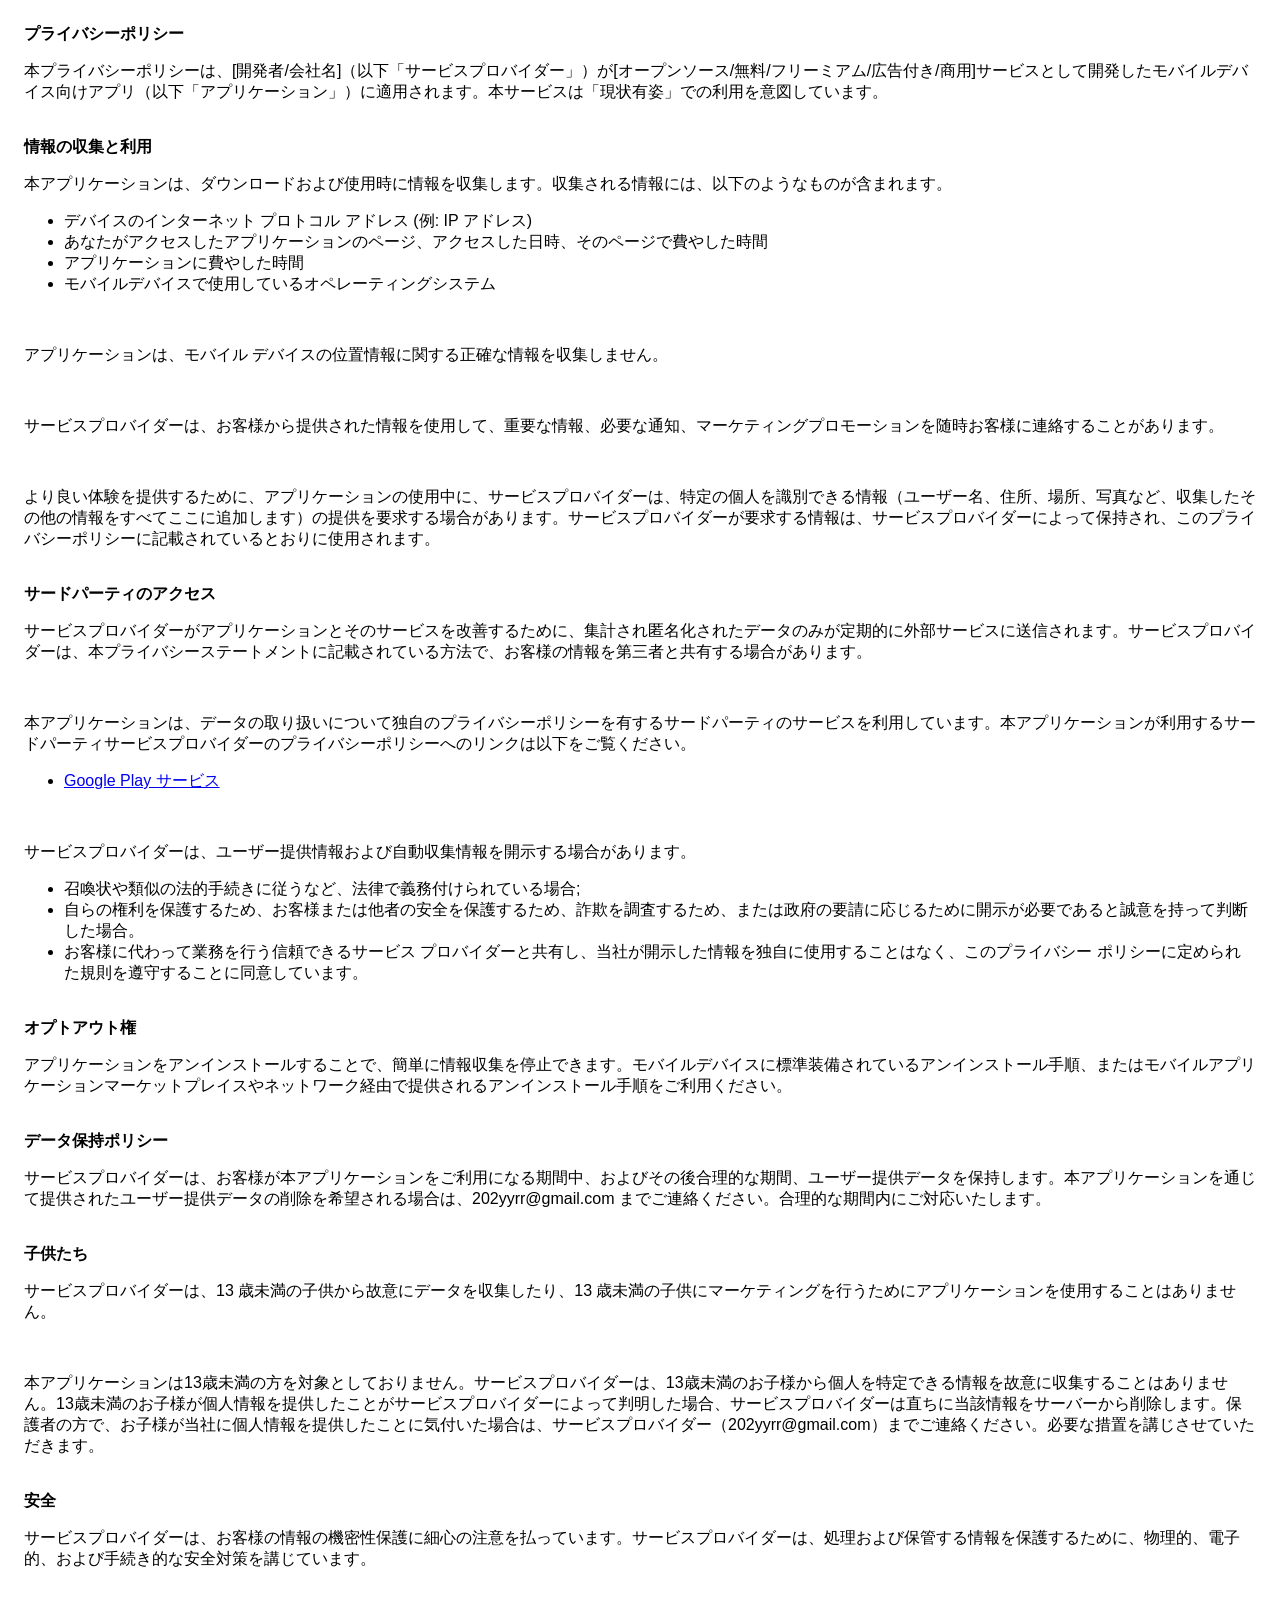
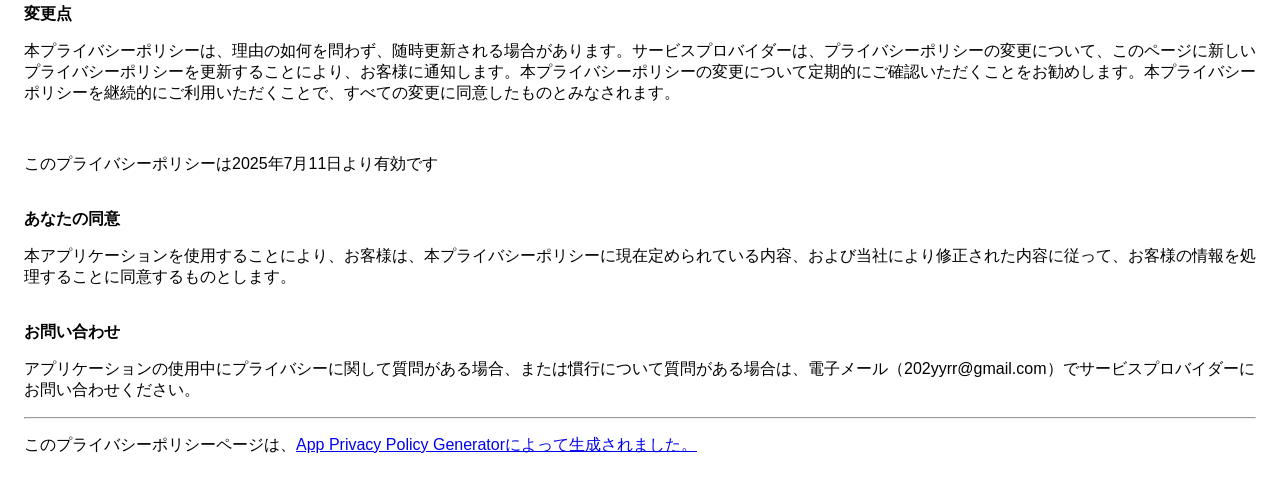
==== index.html @ b16e25ae "Rename privacyPoricy.html to index.html" ====
<!DOCTYPE html>
    <html>
    <head>
      <meta charset='utf-8'>
      <meta name='viewport' content='width=device-width'>
      <title><font style="vertical-align: inherit;"><font style="vertical-align: inherit;">プライバシーポリシー</font></font></title>
      <style> body { font-family: 'Helvetica Neue', Helvetica, Arial, sans-serif; padding:1em; } </style>
    </head>
    <body>
    <strong><font style="vertical-align: inherit;"><font style="vertical-align: inherit;">プライバシーポリシー</font></font></strong><p><font style="vertical-align: inherit;"><font style="vertical-align: inherit;">本プライバシーポリシーは、[開発者/会社名]（以下「サービスプロバイダー」）が[オープンソース/無料/フリーミアム/広告付き/商用]サービスとして開発したモバイルデバイス向けアプリ（以下「アプリケーション」）に適用されます。本サービスは「現状有姿」での利用を意図しています。</font></font></p><br><strong><font style="vertical-align: inherit;"><font style="vertical-align: inherit;">情報の収集と利用</font></font></strong><p><font style="vertical-align: inherit;"><font style="vertical-align: inherit;">本アプリケーションは、ダウンロードおよび使用時に情報を収集します。収集される情報には、以下のようなものが含まれます。</font></font></p><ul><li><font style="vertical-align: inherit;"><font style="vertical-align: inherit;">デバイスのインターネット プロトコル アドレス (例: IP アドレス)</font></font></li><li><font style="vertical-align: inherit;"><font style="vertical-align: inherit;">あなたがアクセスしたアプリケーションのページ、アクセスした日時、そのページで費やした時間</font></font></li><li><font style="vertical-align: inherit;"><font style="vertical-align: inherit;">アプリケーションに費やした時間</font></font></li><li><font style="vertical-align: inherit;"><font style="vertical-align: inherit;">モバイルデバイスで使用しているオペレーティングシステム</font></font></li></ul><p></p><br><p style=""><font style="vertical-align: inherit;"><font style="vertical-align: inherit;">アプリケーションは、モバイル デバイスの位置情報に関する正確な情報を収集しません。</font></font></p><div style="display: none;"><p><font style="vertical-align: inherit;"><font style="vertical-align: inherit;">アプリケーションはデバイスの位置情報を収集します。これにより、サービスプロバイダーはユーザーのおおよその地理的位置を特定し、以下の方法で利用することができます。</font></font></p><ul><li><font style="vertical-align: inherit;"><font style="vertical-align: inherit;">位置情報サービス: サービス プロバイダーは位置データを活用して、パーソナライズされたコンテンツ、関連性の高い推奨事項、位置情報ベースのサービスなどの機能を提供します。</font></font></li><li><font style="vertical-align: inherit;"><font style="vertical-align: inherit;">分析と改善: 集約され匿名化された位置データは、サービス プロバイダーがユーザーの行動を分析し、傾向を特定し、アプリケーションの全体的なパフォーマンスと機能を向上させるのに役立ちます。</font></font></li><li><font style="vertical-align: inherit;"><font style="vertical-align: inherit;">サードパーティのサービス：サービスプロバイダーは、匿名化された位置情報データを定期的に外部サービスに送信する場合があります。これらのサービスは、アプリケーションの機能強化とサービスの最適化に役立ちます。</font></font></li></ul></div><br><p><font style="vertical-align: inherit;"><font style="vertical-align: inherit;">サービスプロバイダーは、お客様から提供された情報を使用して、重要な情報、必要な通知、マーケティングプロモーションを随時お客様に連絡することがあります。</font></font></p><br><p><font style="vertical-align: inherit;"><font style="vertical-align: inherit;">より良い体験を提供するために、アプリケーションの使用中に、サービスプロバイダーは、特定の個人を識別できる情報（ユーザー名、住所、場所、写真など、収集したその他の情報をすべてここに追加します）の提供を要求する場合があります。サービスプロバイダーが要求する情報は、サービスプロバイダーによって保持され、このプライバシーポリシーに記載されているとおりに使用されます。</font></font></p><br><strong><font style="vertical-align: inherit;"><font style="vertical-align: inherit;">サードパーティのアクセス</font></font></strong><p><font style="vertical-align: inherit;"><font style="vertical-align: inherit;">サービスプロバイダーがアプリケーションとそのサービスを改善するために、集計され匿名化されたデータのみが定期的に外部サービスに送信されます。サービスプロバイダーは、本プライバシーステートメントに記載されている方法で、お客様の情報を第三者と共有する場合があります。</font></font></p><div><br><p><font style="vertical-align: inherit;"><font style="vertical-align: inherit;">本アプリケーションは、データの取り扱いについて独自のプライバシーポリシーを有するサードパーティのサービスを利用しています。本アプリケーションが利用するサードパーティサービスプロバイダーのプライバシーポリシーへのリンクは以下をご覧ください。</font></font></p><ul><li><a href="https://www.google.com/policies/privacy/" target="_blank" rel="noopener noreferrer"><font style="vertical-align: inherit;"><font style="vertical-align: inherit;">Google Play サービス</font></font></a></li><!----><!----><!----><!----><!----><!----><!----><!----><!----><!----><!----><!----><!----><!----><!----><!----><!----><!----><!----><!----><!----><!----><!----><!----><!----><!----><!----><!----><!----><!----><!----></ul></div><br><p><font style="vertical-align: inherit;"><font style="vertical-align: inherit;">サービスプロバイダーは、ユーザー提供情報および自動収集情報を開示する場合があります。</font></font></p><ul><li><font style="vertical-align: inherit;"><font style="vertical-align: inherit;">召喚状や類似の法的手続きに従うなど、法律で義務付けられている場合;</font></font></li><li><font style="vertical-align: inherit;"><font style="vertical-align: inherit;">自らの権利を保護するため、お客様または他者の安全を保護するため、詐欺を調査するため、または政府の要請に応じるために開示が必要であると誠意を持って判断した場合。</font></font></li><li><font style="vertical-align: inherit;"><font style="vertical-align: inherit;">お客様に代わって業務を行う信頼できるサービス プロバイダーと共有し、当社が開示した情報を独自に使用することはなく、このプライバシー ポリシーに定められた規則を遵守することに同意しています。</font></font></li></ul><p></p><br><strong><font style="vertical-align: inherit;"><font style="vertical-align: inherit;">オプトアウト権</font></font></strong><p><font style="vertical-align: inherit;"><font style="vertical-align: inherit;">アプリケーションをアンインストールすることで、簡単に情報収集を停止できます。モバイルデバイスに標準装備されているアンインストール手順、またはモバイルアプリケーションマーケットプレイスやネットワーク経由で提供されるアンインストール手順をご利用ください。</font></font></p><br><strong><font style="vertical-align: inherit;"><font style="vertical-align: inherit;">データ保持ポリシー</font></font></strong><p><font style="vertical-align: inherit;"><font style="vertical-align: inherit;">サービスプロバイダーは、お客様が本アプリケーションをご利用になる期間中、およびその後合理的な期間、ユーザー提供データを保持します。本アプリケーションを通じて提供されたユーザー提供データの削除を希望される場合は、202yyrr@gmail.com までご連絡ください。合理的な期間内にご対応いたします。</font></font></p><br><strong><font style="vertical-align: inherit;"><font style="vertical-align: inherit;">子供たち</font></font></strong><p><font style="vertical-align: inherit;"><font style="vertical-align: inherit;">サービスプロバイダーは、13 歳未満の子供から故意にデータを収集したり、13 歳未満の子供にマーケティングを行うためにアプリケーションを使用することはありません。</font></font></p><div><br><p><font style="vertical-align: inherit;"><font style="vertical-align: inherit;">本アプリケーションは13歳未満の方を対象としておりません。サービスプロバイダーは、13歳未満のお子様から個人を特定できる情報を故意に収集することはありません。13歳未満のお子様が個人情報を提供したことがサービスプロバイダーによって判明した場合、サービスプロバイダーは直ちに当該情報をサーバーから削除します。保護者の方で、お子様が当社に個人情報を提供したことに気付いた場合は、サービスプロバイダー（202yyrr@gmail.com）までご連絡ください。必要な措置を講じさせていただきます。</font></font></p></div><!----><br><strong><font style="vertical-align: inherit;"><font style="vertical-align: inherit;">安全</font></font></strong><p><font style="vertical-align: inherit;"><font style="vertical-align: inherit;">サービスプロバイダーは、お客様の情報の機密性保護に細心の注意を払っています。サービスプロバイダーは、処理および保管する情報を保護するために、物理的、電子的、および手続き的な安全対策を講じています。</font></font></p><br><strong><font style="vertical-align: inherit;"><font style="vertical-align: inherit;">変更点</font></font></strong><p><font style="vertical-align: inherit;"><font style="vertical-align: inherit;">本プライバシーポリシーは、理由の如何を問わず、随時更新される場合があります。サービスプロバイダーは、プライバシーポリシーの変更について、このページに新しいプライバシーポリシーを更新することにより、お客様に通知します。本プライバシーポリシーの変更について定期的にご確認いただくことをお勧めします。本プライバシーポリシーを継続的にご利用いただくことで、すべての変更に同意したものとみなされます。</font></font></p><br><p><font style="vertical-align: inherit;"><font style="vertical-align: inherit;">このプライバシーポリシーは2025年7月11日より有効です</font></font></p><br><strong><font style="vertical-align: inherit;"><font style="vertical-align: inherit;">あなたの同意</font></font></strong><p><font style="vertical-align: inherit;"><font style="vertical-align: inherit;">本アプリケーションを使用することにより、お客様は、本プライバシーポリシーに現在定められている内容、および当社により修正された内容に従って、お客様の情報を処理することに同意するものとします。</font></font></p><br><strong><font style="vertical-align: inherit;"><font style="vertical-align: inherit;">お問い合わせ</font></font></strong><p><font style="vertical-align: inherit;"><font style="vertical-align: inherit;">アプリケーションの使用中にプライバシーに関して質問がある場合、または慣行について質問がある場合は、電子メール（202yyrr@gmail.com）でサービスプロバイダーにお問い合わせください。</font></font></p><hr><p><font style="vertical-align: inherit;"><font style="vertical-align: inherit;">このプライバシーポリシーページは、</font></font><a href="https://app-privacy-policy-generator.nisrulz.com/" target="_blank" rel="noopener noreferrer"><font style="vertical-align: inherit;"><font style="vertical-align: inherit;">App Privacy Policy Generatorによって生成されました。</font></font></a></p>
    </body>
    </html>
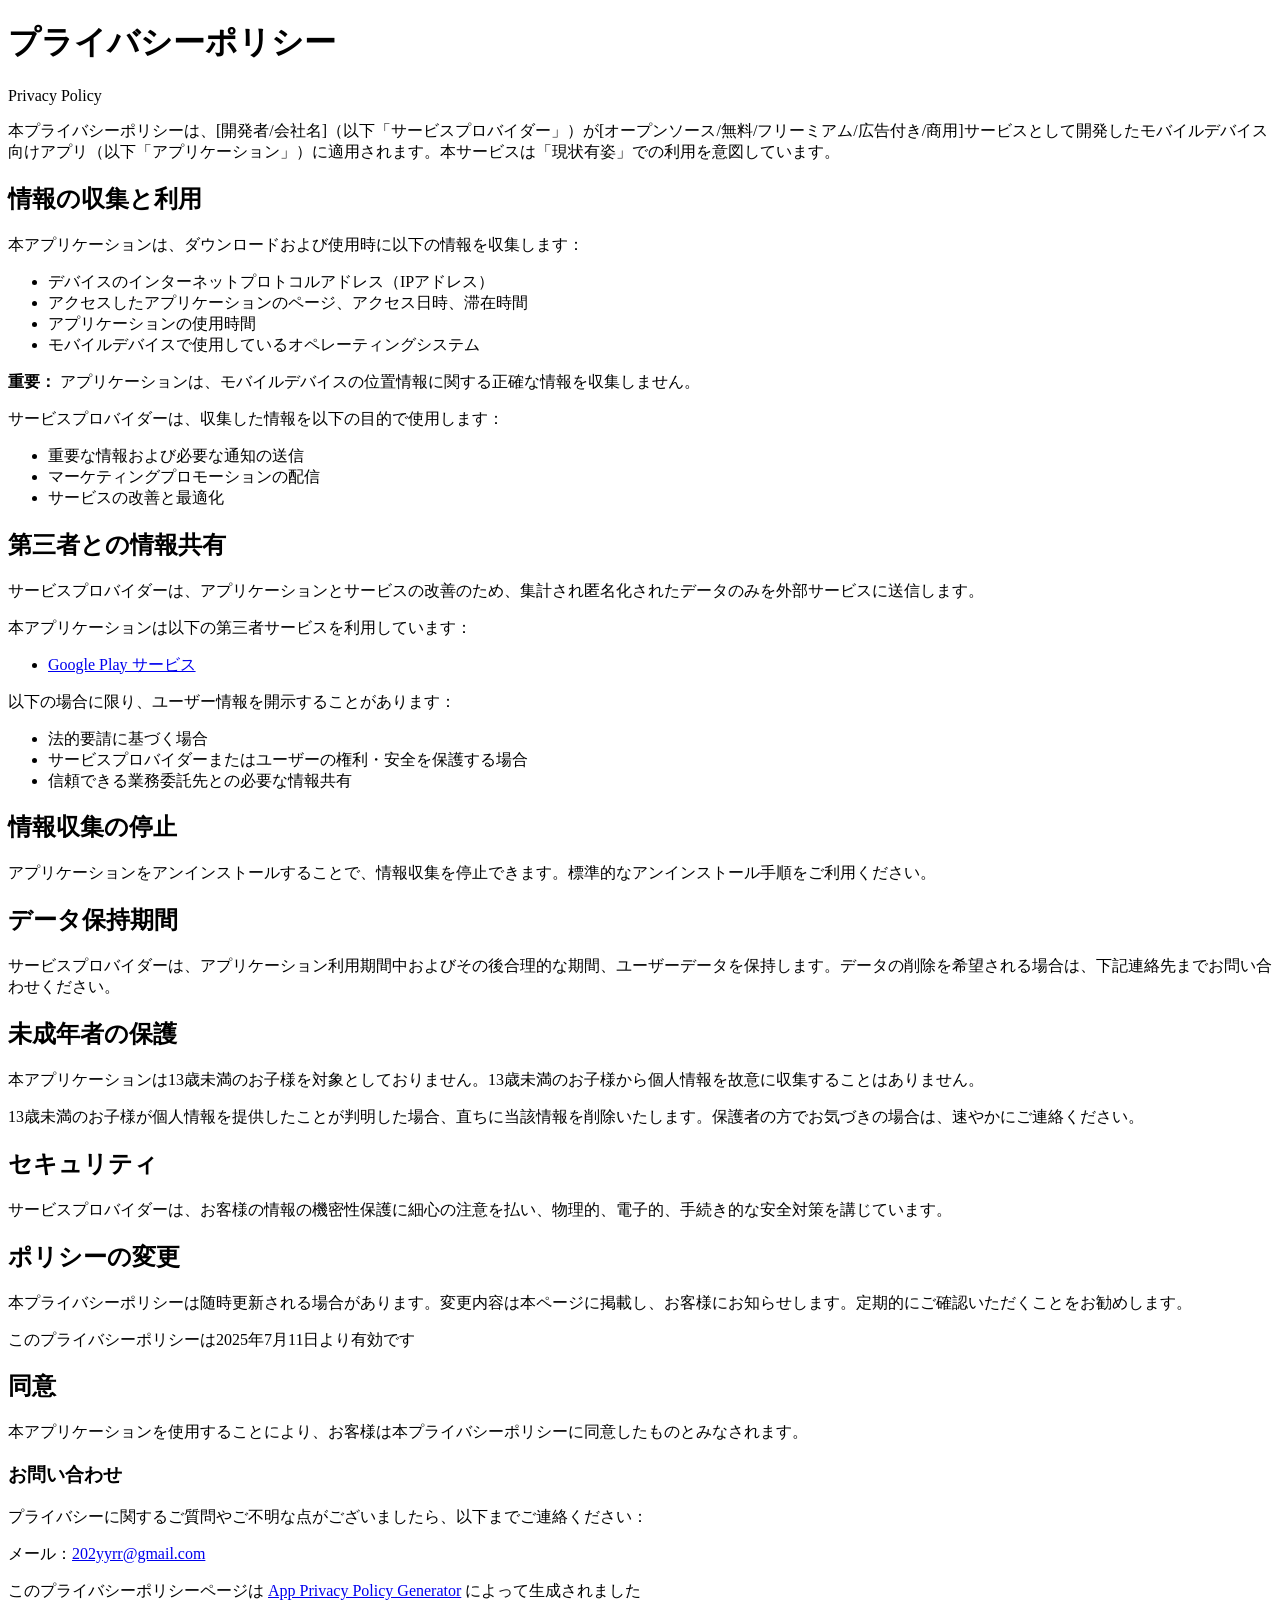
==== commit 795081c3: "Update index.html" ====
--- a/index.html
+++ b/index.html
@@ -1,12 +1,105 @@
 <!DOCTYPE html>
-    <html>
-    <head>
-      <meta charset='utf-8'>
-      <meta name='viewport' content='width=device-width'>
-      <title><font style="vertical-align: inherit;"><font style="vertical-align: inherit;">プライバシーポリシー</font></font></title>
-      <style> body { font-family: 'Helvetica Neue', Helvetica, Arial, sans-serif; padding:1em; } </style>
-    </head>
-    <body>
-    <strong><font style="vertical-align: inherit;"><font style="vertical-align: inherit;">プライバシーポリシー</font></font></strong><p><font style="vertical-align: inherit;"><font style="vertical-align: inherit;">本プライバシーポリシーは、[開発者/会社名]（以下「サービスプロバイダー」）が[オープンソース/無料/フリーミアム/広告付き/商用]サービスとして開発したモバイルデバイス向けアプリ（以下「アプリケーション」）に適用されます。本サービスは「現状有姿」での利用を意図しています。</font></font></p><br><strong><font style="vertical-align: inherit;"><font style="vertical-align: inherit;">情報の収集と利用</font></font></strong><p><font style="vertical-align: inherit;"><font style="vertical-align: inherit;">本アプリケーションは、ダウンロードおよび使用時に情報を収集します。収集される情報には、以下のようなものが含まれます。</font></font></p><ul><li><font style="vertical-align: inherit;"><font style="vertical-align: inherit;">デバイスのインターネット プロトコル アドレス (例: IP アドレス)</font></font></li><li><font style="vertical-align: inherit;"><font style="vertical-align: inherit;">あなたがアクセスしたアプリケーションのページ、アクセスした日時、そのページで費やした時間</font></font></li><li><font style="vertical-align: inherit;"><font style="vertical-align: inherit;">アプリケーションに費やした時間</font></font></li><li><font style="vertical-align: inherit;"><font style="vertical-align: inherit;">モバイルデバイスで使用しているオペレーティングシステム</font></font></li></ul><p></p><br><p style=""><font style="vertical-align: inherit;"><font style="vertical-align: inherit;">アプリケーションは、モバイル デバイスの位置情報に関する正確な情報を収集しません。</font></font></p><div style="display: none;"><p><font style="vertical-align: inherit;"><font style="vertical-align: inherit;">アプリケーションはデバイスの位置情報を収集します。これにより、サービスプロバイダーはユーザーのおおよその地理的位置を特定し、以下の方法で利用することができます。</font></font></p><ul><li><font style="vertical-align: inherit;"><font style="vertical-align: inherit;">位置情報サービス: サービス プロバイダーは位置データを活用して、パーソナライズされたコンテンツ、関連性の高い推奨事項、位置情報ベースのサービスなどの機能を提供します。</font></font></li><li><font style="vertical-align: inherit;"><font style="vertical-align: inherit;">分析と改善: 集約され匿名化された位置データは、サービス プロバイダーがユーザーの行動を分析し、傾向を特定し、アプリケーションの全体的なパフォーマンスと機能を向上させるのに役立ちます。</font></font></li><li><font style="vertical-align: inherit;"><font style="vertical-align: inherit;">サードパーティのサービス：サービスプロバイダーは、匿名化された位置情報データを定期的に外部サービスに送信する場合があります。これらのサービスは、アプリケーションの機能強化とサービスの最適化に役立ちます。</font></font></li></ul></div><br><p><font style="vertical-align: inherit;"><font style="vertical-align: inherit;">サービスプロバイダーは、お客様から提供された情報を使用して、重要な情報、必要な通知、マーケティングプロモーションを随時お客様に連絡することがあります。</font></font></p><br><p><font style="vertical-align: inherit;"><font style="vertical-align: inherit;">より良い体験を提供するために、アプリケーションの使用中に、サービスプロバイダーは、特定の個人を識別できる情報（ユーザー名、住所、場所、写真など、収集したその他の情報をすべてここに追加します）の提供を要求する場合があります。サービスプロバイダーが要求する情報は、サービスプロバイダーによって保持され、このプライバシーポリシーに記載されているとおりに使用されます。</font></font></p><br><strong><font style="vertical-align: inherit;"><font style="vertical-align: inherit;">サードパーティのアクセス</font></font></strong><p><font style="vertical-align: inherit;"><font style="vertical-align: inherit;">サービスプロバイダーがアプリケーションとそのサービスを改善するために、集計され匿名化されたデータのみが定期的に外部サービスに送信されます。サービスプロバイダーは、本プライバシーステートメントに記載されている方法で、お客様の情報を第三者と共有する場合があります。</font></font></p><div><br><p><font style="vertical-align: inherit;"><font style="vertical-align: inherit;">本アプリケーションは、データの取り扱いについて独自のプライバシーポリシーを有するサードパーティのサービスを利用しています。本アプリケーションが利用するサードパーティサービスプロバイダーのプライバシーポリシーへのリンクは以下をご覧ください。</font></font></p><ul><li><a href="https://www.google.com/policies/privacy/" target="_blank" rel="noopener noreferrer"><font style="vertical-align: inherit;"><font style="vertical-align: inherit;">Google Play サービス</font></font></a></li><!----><!----><!----><!----><!----><!----><!----><!----><!----><!----><!----><!----><!----><!----><!----><!----><!----><!----><!----><!----><!----><!----><!----><!----><!----><!----><!----><!----><!----><!----><!----></ul></div><br><p><font style="vertical-align: inherit;"><font style="vertical-align: inherit;">サービスプロバイダーは、ユーザー提供情報および自動収集情報を開示する場合があります。</font></font></p><ul><li><font style="vertical-align: inherit;"><font style="vertical-align: inherit;">召喚状や類似の法的手続きに従うなど、法律で義務付けられている場合;</font></font></li><li><font style="vertical-align: inherit;"><font style="vertical-align: inherit;">自らの権利を保護するため、お客様または他者の安全を保護するため、詐欺を調査するため、または政府の要請に応じるために開示が必要であると誠意を持って判断した場合。</font></font></li><li><font style="vertical-align: inherit;"><font style="vertical-align: inherit;">お客様に代わって業務を行う信頼できるサービス プロバイダーと共有し、当社が開示した情報を独自に使用することはなく、このプライバシー ポリシーに定められた規則を遵守することに同意しています。</font></font></li></ul><p></p><br><strong><font style="vertical-align: inherit;"><font style="vertical-align: inherit;">オプトアウト権</font></font></strong><p><font style="vertical-align: inherit;"><font style="vertical-align: inherit;">アプリケーションをアンインストールすることで、簡単に情報収集を停止できます。モバイルデバイスに標準装備されているアンインストール手順、またはモバイルアプリケーションマーケットプレイスやネットワーク経由で提供されるアンインストール手順をご利用ください。</font></font></p><br><strong><font style="vertical-align: inherit;"><font style="vertical-align: inherit;">データ保持ポリシー</font></font></strong><p><font style="vertical-align: inherit;"><font style="vertical-align: inherit;">サービスプロバイダーは、お客様が本アプリケーションをご利用になる期間中、およびその後合理的な期間、ユーザー提供データを保持します。本アプリケーションを通じて提供されたユーザー提供データの削除を希望される場合は、202yyrr@gmail.com までご連絡ください。合理的な期間内にご対応いたします。</font></font></p><br><strong><font style="vertical-align: inherit;"><font style="vertical-align: inherit;">子供たち</font></font></strong><p><font style="vertical-align: inherit;"><font style="vertical-align: inherit;">サービスプロバイダーは、13 歳未満の子供から故意にデータを収集したり、13 歳未満の子供にマーケティングを行うためにアプリケーションを使用することはありません。</font></font></p><div><br><p><font style="vertical-align: inherit;"><font style="vertical-align: inherit;">本アプリケーションは13歳未満の方を対象としておりません。サービスプロバイダーは、13歳未満のお子様から個人を特定できる情報を故意に収集することはありません。13歳未満のお子様が個人情報を提供したことがサービスプロバイダーによって判明した場合、サービスプロバイダーは直ちに当該情報をサーバーから削除します。保護者の方で、お子様が当社に個人情報を提供したことに気付いた場合は、サービスプロバイダー（202yyrr@gmail.com）までご連絡ください。必要な措置を講じさせていただきます。</font></font></p></div><!----><br><strong><font style="vertical-align: inherit;"><font style="vertical-align: inherit;">安全</font></font></strong><p><font style="vertical-align: inherit;"><font style="vertical-align: inherit;">サービスプロバイダーは、お客様の情報の機密性保護に細心の注意を払っています。サービスプロバイダーは、処理および保管する情報を保護するために、物理的、電子的、および手続き的な安全対策を講じています。</font></font></p><br><strong><font style="vertical-align: inherit;"><font style="vertical-align: inherit;">変更点</font></font></strong><p><font style="vertical-align: inherit;"><font style="vertical-align: inherit;">本プライバシーポリシーは、理由の如何を問わず、随時更新される場合があります。サービスプロバイダーは、プライバシーポリシーの変更について、このページに新しいプライバシーポリシーを更新することにより、お客様に通知します。本プライバシーポリシーの変更について定期的にご確認いただくことをお勧めします。本プライバシーポリシーを継続的にご利用いただくことで、すべての変更に同意したものとみなされます。</font></font></p><br><p><font style="vertical-align: inherit;"><font style="vertical-align: inherit;">このプライバシーポリシーは2025年7月11日より有効です</font></font></p><br><strong><font style="vertical-align: inherit;"><font style="vertical-align: inherit;">あなたの同意</font></font></strong><p><font style="vertical-align: inherit;"><font style="vertical-align: inherit;">本アプリケーションを使用することにより、お客様は、本プライバシーポリシーに現在定められている内容、および当社により修正された内容に従って、お客様の情報を処理することに同意するものとします。</font></font></p><br><strong><font style="vertical-align: inherit;"><font style="vertical-align: inherit;">お問い合わせ</font></font></strong><p><font style="vertical-align: inherit;"><font style="vertical-align: inherit;">アプリケーションの使用中にプライバシーに関して質問がある場合、または慣行について質問がある場合は、電子メール（202yyrr@gmail.com）でサービスプロバイダーにお問い合わせください。</font></font></p><hr><p><font style="vertical-align: inherit;"><font style="vertical-align: inherit;">このプライバシーポリシーページは、</font></font><a href="https://app-privacy-policy-generator.nisrulz.com/" target="_blank" rel="noopener noreferrer"><font style="vertical-align: inherit;"><font style="vertical-align: inherit;">App Privacy Policy Generatorによって生成されました。</font></font></a></p>
-    </body>
-    </html>
+<html lang="ja">
+<head>
+    <meta charset='utf-8'>
+    <meta name='viewport' content='width=device-width, initial-scale=1'>
+    <title>プライバシーポリシー</title>
+    <link rel="stylesheet" href="styles.css">
+</head>
+<body>
+    <div class="container">
+        <div class="header">
+            <h1>プライバシーポリシー</h1>
+            <div class="subtitle">Privacy Policy</div>
+        </div>
+
+        <div class="section">
+            <p>本プライバシーポリシーは、[開発者/会社名]（以下「サービスプロバイダー」）が[オープンソース/無料/フリーミアム/広告付き/商用]サービスとして開発したモバイルデバイス向けアプリ（以下「アプリケーション」）に適用されます。本サービスは「現状有姿」での利用を意図しています。</p>
+        </div>
+
+        <div class="section">
+            <h2>情報の収集と利用</h2>
+            <p>本アプリケーションは、ダウンロードおよび使用時に以下の情報を収集します：</p>
+            <ul>
+                <li>デバイスのインターネットプロトコルアドレス（IPアドレス）</li>
+                <li>アクセスしたアプリケーションのページ、アクセス日時、滞在時間</li>
+                <li>アプリケーションの使用時間</li>
+                <li>モバイルデバイスで使用しているオペレーティングシステム</li>
+            </ul>
+            
+            <div class="important-notice">
+                <strong>重要：</strong> アプリケーションは、モバイルデバイスの位置情報に関する正確な情報を収集しません。
+            </div>
+
+            <p>サービスプロバイダーは、収集した情報を以下の目的で使用します：</p>
+            <ul>
+                <li>重要な情報および必要な通知の送信</li>
+                <li>マーケティングプロモーションの配信</li>
+                <li>サービスの改善と最適化</li>
+            </ul>
+        </div>
+
+        <div class="section">
+            <h2>第三者との情報共有</h2>
+            <p>サービスプロバイダーは、アプリケーションとサービスの改善のため、集計され匿名化されたデータのみを外部サービスに送信します。</p>
+            
+            <p>本アプリケーションは以下の第三者サービスを利用しています：</p>
+            <ul>
+                <li><a href="https://www.google.com/policies/privacy/" target="_blank" rel="noopener noreferrer">Google Play サービス</a></li>
+            </ul>
+
+            <p>以下の場合に限り、ユーザー情報を開示することがあります：</p>
+            <ul>
+                <li>法的要請に基づく場合</li>
+                <li>サービスプロバイダーまたはユーザーの権利・安全を保護する場合</li>
+                <li>信頼できる業務委託先との必要な情報共有</li>
+            </ul>
+        </div>
+
+        <div class="section">
+            <h2>情報収集の停止</h2>
+            <p>アプリケーションをアンインストールすることで、情報収集を停止できます。標準的なアンインストール手順をご利用ください。</p>
+        </div>
+
+        <div class="section">
+            <h2>データ保持期間</h2>
+            <p>サービスプロバイダーは、アプリケーション利用期間中およびその後合理的な期間、ユーザーデータを保持します。データの削除を希望される場合は、下記連絡先までお問い合わせください。</p>
+        </div>
+
+        <div class="section">
+            <h2>未成年者の保護</h2>
+            <p>本アプリケーションは13歳未満のお子様を対象としておりません。13歳未満のお子様から個人情報を故意に収集することはありません。</p>
+            <p>13歳未満のお子様が個人情報を提供したことが判明した場合、直ちに当該情報を削除いたします。保護者の方でお気づきの場合は、速やかにご連絡ください。</p>
+        </div>
+
+        <div class="section">
+            <h2>セキュリティ</h2>
+            <p>サービスプロバイダーは、お客様の情報の機密性保護に細心の注意を払い、物理的、電子的、手続き的な安全対策を講じています。</p>
+        </div>
+
+        <div class="section">
+            <h2>ポリシーの変更</h2>
+            <p>本プライバシーポリシーは随時更新される場合があります。変更内容は本ページに掲載し、お客様にお知らせします。定期的にご確認いただくことをお勧めします。</p>
+        </div>
+
+        <div class="effective-date">
+            このプライバシーポリシーは2025年7月11日より有効です
+        </div>
+
+        <div class="section">
+            <h2>同意</h2>
+            <p>本アプリケーションを使用することにより、お客様は本プライバシーポリシーに同意したものとみなされます。</p>
+        </div>
+
+        <div class="contact-info">
+            <h3>お問い合わせ</h3>
+            <p>プライバシーに関するご質問やご不明な点がございましたら、以下までご連絡ください：</p>
+            <p>メール：<a href="mailto:202yyrr@gmail.com">202yyrr@gmail.com</a></p>
+        </div>
+
+        <div class="footer">
+            <p>このプライバシーポリシーページは <a href="https://app-privacy-policy-generator.nisrulz.com/" target="_blank" rel="noopener noreferrer">App Privacy Policy Generator</a> によって生成されました</p>
+        </div>
+    </div>
+</body>
+</html>
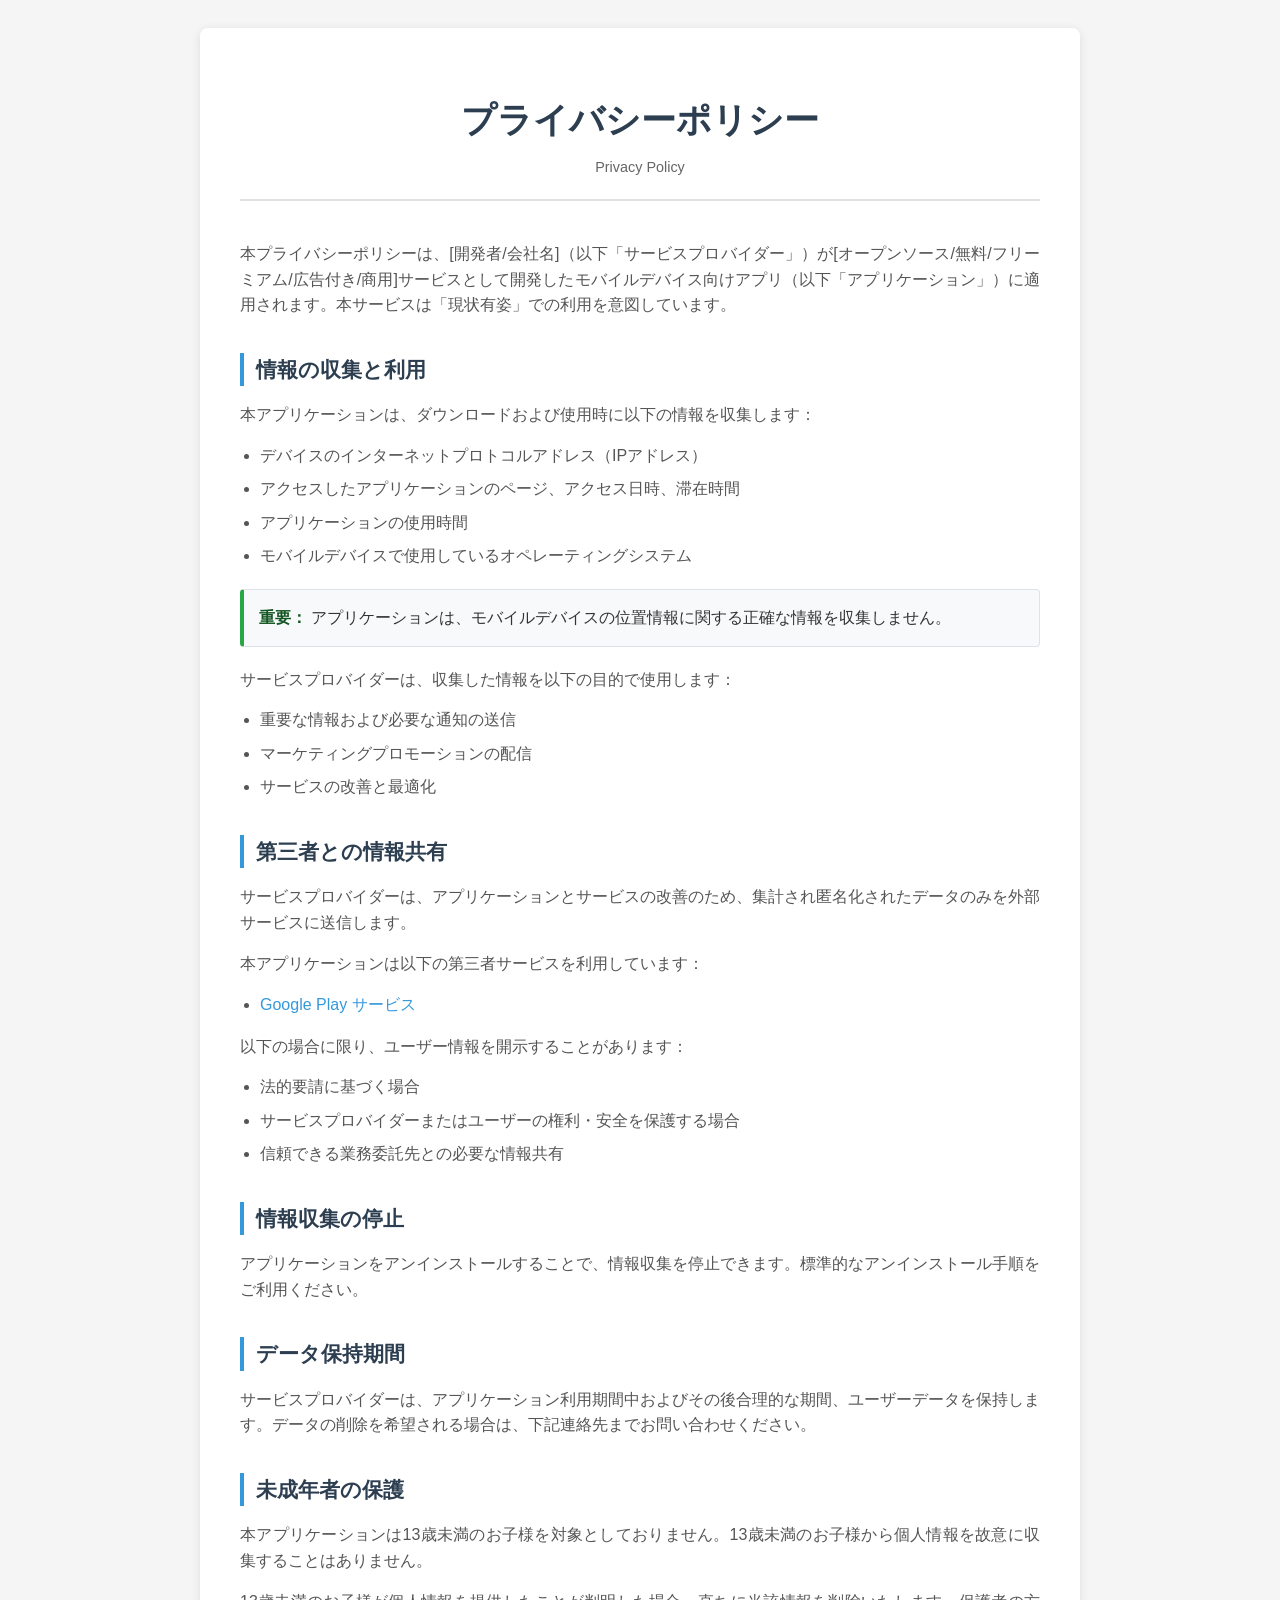
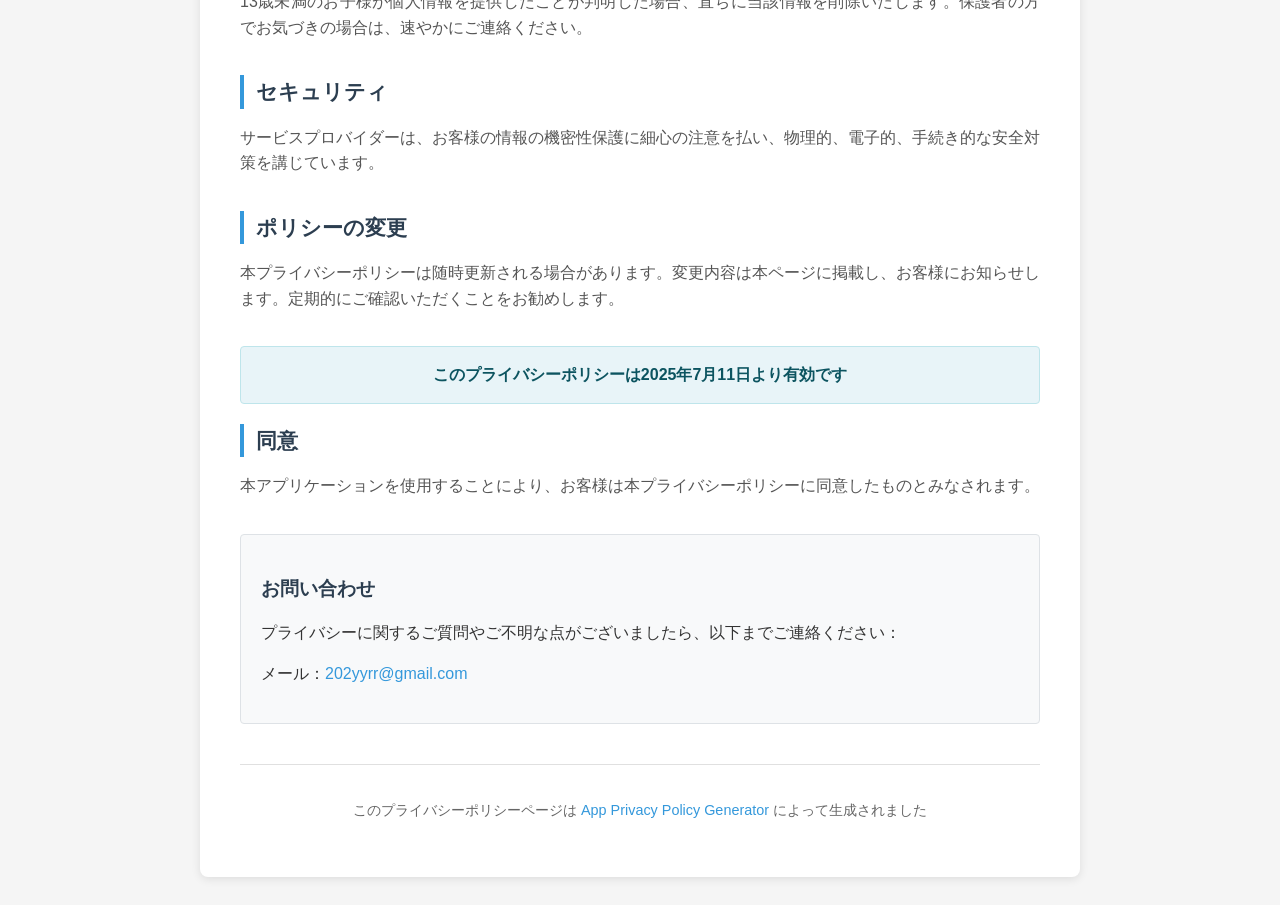
==== commit b8c08aed: "Update index.html" ====
--- a/index.html
+++ b/index.html
@@ -4,7 +4,7 @@
     <meta charset='utf-8'>
     <meta name='viewport' content='width=device-width, initial-scale=1'>
     <title>プライバシーポリシー</title>
-    <link rel="stylesheet" href="styles.css">
+    <link rel="stylesheet" href="index.css">
 </head>
 <body>
     <div class="container">
--- a/index.css
+++ b/index.css
@@ -0,0 +1,161 @@
+body {
+    font-family: -apple-system, BlinkMacSystemFont, 'Segoe UI', 'Hiragino Kaku Gothic ProN', 'Hiragino Sans', Meiryo, sans-serif;
+    line-height: 1.6;
+    color: #333;
+    background: #f5f5f5;
+    padding: 20px;
+}
+
+/* メインコンテナ */
+.container {
+    max-width: 800px;
+    margin: 0 auto;
+    background: white;
+    padding: 40px;
+    border-radius: 8px;
+    box-shadow: 0 2px 10px rgba(0,0,0,0.1);
+}
+
+/* ヘッダー */
+.header {
+    text-align: center;
+    margin-bottom: 40px;
+    border-bottom: 2px solid #e0e0e0;
+    padding-bottom: 20px;
+}
+
+.header h1 {
+    font-size: 2.2em;
+    font-weight: 600;
+    color: #2c3e50;
+    margin-bottom: 8px;
+}
+
+.header .subtitle {
+    font-size: 0.9em;
+    color: #666;
+}
+
+/* セクション */
+.section {
+    margin-bottom: 35px;
+}
+
+.section h2 {
+    font-size: 1.3em;
+    font-weight: 600;
+    color: #2c3e50;
+    margin-bottom: 15px;
+    border-left: 4px solid #3498db;
+    padding-left: 12px;
+}
+
+.section p {
+    margin-bottom: 15px;
+    text-align: justify;
+    color: #555;
+}
+
+.section ul {
+    margin: 15px 0;
+    padding-left: 20px;
+}
+
+.section li {
+    margin-bottom: 8px;
+    color: #555;
+}
+
+/* 重要な告知 */
+.important-notice {
+    background: #f8f9fa;
+    border: 1px solid #dee2e6;
+    border-left: 4px solid #28a745;
+    padding: 15px;
+    margin: 20px 0;
+    border-radius: 4px;
+}
+
+.important-notice strong {
+    color: #155724;
+}
+
+/* 連絡先情報 */
+.contact-info {
+    background: #f8f9fa;
+    border: 1px solid #dee2e6;
+    padding: 20px;
+    border-radius: 4px;
+    margin: 20px 0;
+}
+
+.contact-info h3 {
+    color: #2c3e50;
+    margin-bottom: 10px;
+}
+
+.contact-info a {
+    color: #3498db;
+    text-decoration: none;
+}
+
+.contact-info a:hover {
+    text-decoration: underline;
+}
+
+/* 効力発生日 */
+.effective-date {
+    background: #e8f4f8;
+    border: 1px solid #bee5eb;
+    padding: 15px;
+    margin: 20px 0;
+    border-radius: 4px;
+    text-align: center;
+    font-weight: 600;
+    color: #0c5460;
+}
+
+/* フッター */
+.footer {
+    margin-top: 40px;
+    padding-top: 20px;
+    border-top: 1px solid #e0e0e0;
+    text-align: center;
+    font-size: 0.9em;
+    color: #666;
+}
+
+.footer a {
+    color: #3498db;
+    text-decoration: none;
+}
+
+.footer a:hover {
+    text-decoration: underline;
+}
+
+/* リンクのスタイル */
+a {
+    color: #3498db;
+    text-decoration: none;
+}
+
+a:hover {
+    text-decoration: underline;
+}
+
+/* レスポンシブデザイン */
+@media (max-width: 768px) {
+    .container {
+        margin: 10px;
+        padding: 20px;
+    }
+    
+    .header h1 {
+        font-size: 1.8em;
+    }
+    
+    .section h2 {
+        font-size: 1.2em;
+    }
+}
